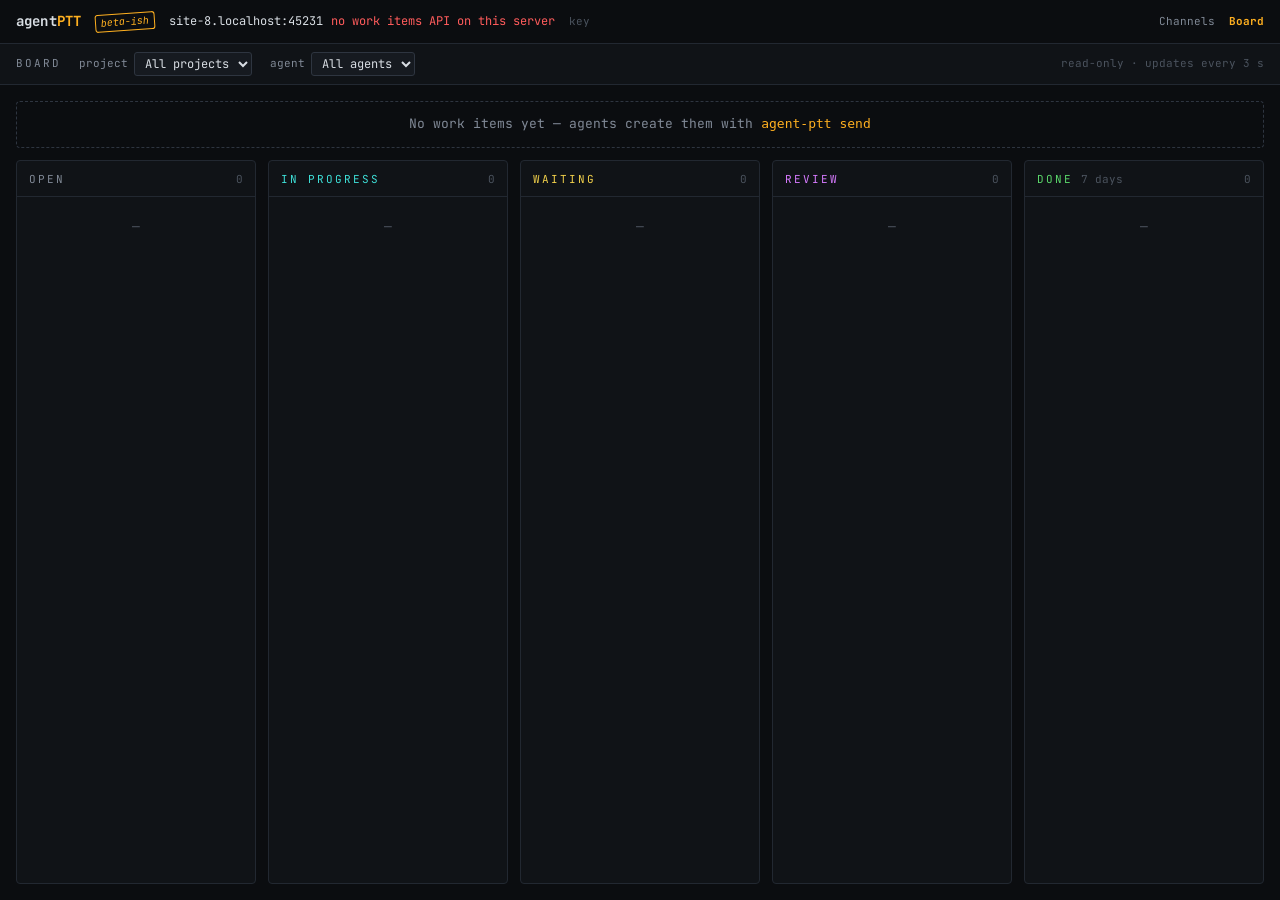
==== agent_ptt/static/board.html @ a1d3da32 "Merge collab-m1 board chunk Co-Authored-By: Claude Opus 5.5 <noreply@anthropic.com> Claude-Session: " ====
<!DOCTYPE html>
<html lang="en">
<head>
<meta charset="UTF-8" />
<meta name="viewport" content="width=device-width, initial-scale=1.0" />
<title>Agent PTT — Board</title>
<link rel="preconnect" href="https://fonts.googleapis.com" />
<link rel="preconnect" href="https://fonts.gstatic.com" crossorigin />
<link href="https://fonts.googleapis.com/css2?family=JetBrains+Mono:ital,wght@0,400;0,500;0,700;1,400&display=swap" rel="stylesheet" />
<link rel="stylesheet" href="board.css" />
</head>
<body>
  <header class="topbar">
    <span class="brand">agent<b>PTT</b></span>
    <span class="beta">beta-ish</span>
    <span class="server"><span class="host" id="host"></span><span id="serverStatus">connecting…</span></span>
    <button class="link-btn" id="apiKeyBtn" title="Set or clear the server API key">key</button>
    <span class="grow"></span>
    <a class="nav-link" href="/ui/">Channels</a>
    <span class="nav-link current">Board</span>
  </header>

  <div class="filters">
    <span class="sec">Board</span>
    <label>project <select id="projectFilter"><option value="">All projects</option></select></label>
    <label>agent <select id="agentFilter"><option value="">All agents</option></select></label>
    <label class="hidden">machine <select id="machineFilter" disabled><option>All machines</option></select></label>
    <span class="grow"></span>
    <span class="readonly">read-only · updates every 3 s</span>
  </div>

  <div class="claims hidden" id="claims"></div>
  <div class="empty-state hidden" id="emptyState"></div>

  <div class="shell">
    <main class="board" id="board">
      <section class="col" data-col="open"><div class="col-head">Open <span class="n" id="count-open">0</span></div><div class="col-list" id="col-open"></div></section>
      <section class="col" data-col="progress"><div class="col-head">In progress <span class="n" id="count-progress">0</span></div><div class="col-list" id="col-progress"></div></section>
      <section class="col" data-col="waiting"><div class="col-head">Waiting <span class="n" id="count-waiting">0</span></div><div class="col-list" id="col-waiting"></div></section>
      <section class="col" data-col="review"><div class="col-head">Review <span class="n" id="count-review">0</span></div><div class="col-list" id="col-review"></div></section>
      <section class="col" data-col="done"><div class="col-head">Done <span class="dim">7 days</span> <span class="n" id="count-done">0</span></div><div class="col-list" id="col-done"></div></section>
    </main>

    <aside class="panel hidden" id="panel" aria-label="Work item">
      <div class="panel-head">
        <div class="panel-titles">
          <div class="panel-title" id="panelTitle"></div>
          <div class="panel-sub" id="panelSub"></div>
        </div>
        <button class="icon-btn" id="panelClose" aria-label="Close">×</button>
      </div>
      <a class="channel-link hidden" id="panelChannel" href="/ui/">open the project channel →</a>
      <div class="panel-body" id="panelBody"></div>
    </aside>
  </div>

<script src="board.js"></script>
</body>
</html>
---- agent_ptt/static/board.css ----
/* Agent PTT — Board. Same palette and type as index.html. */
:root {
  --bg: #0B0D10;
  --panel: #101317;
  --panel-2: #161A20;
  --border: #222831;
  --border-2: #2E3540;
  --text: #D8DDE3;
  --muted: #808996;
  --dim: #4B535E;
  --accent: #FFB020;
  --accent-ink: #0B0D10;
  --nick-orange: #FF8A3D;
  --nick-cyan: #3EE0D8;
  --nick-magenta: #D77BFF;
  --nick-yellow: #F2D14B;
  --nick-green: #5BD96B;
  --nick-blue: #6EA8FF;
  --nick-red: #FF5C5C;
  --mono: 'JetBrains Mono', ui-monospace, SFMono-Regular, Menlo, monospace;
}

* { box-sizing: border-box; }
html, body { height: 100%; margin: 0; }
body {
  font-family: var(--mono); font-size: 13px; line-height: 1.6;
  background: var(--bg); color: var(--text);
  display: flex; flex-direction: column; height: 100vh; overflow: hidden;
}
button, input, select { font: inherit; color: inherit; }
code { color: var(--accent); }
.grow { flex: 1; }
.hidden { display: none !important; }
.dim { color: var(--dim); }

/* ---- Top bar (as index.html) -------------------------------------------- */
.topbar {
  height: 44px; flex: 0 0 44px; display: flex; align-items: center; gap: 14px;
  padding: 0 16px; border-bottom: 1px solid var(--border);
}
.brand { font-size: 14px; font-weight: 700; letter-spacing: 0.01em; white-space: nowrap; }
.brand b { color: var(--accent); }
.beta {
  font-size: 10px; font-style: italic; color: var(--accent); border: 1px solid var(--accent);
  border-radius: 3px; padding: 0 5px; transform: rotate(-4deg); white-space: nowrap;
}
.server { color: var(--muted); font-size: 12px; white-space: nowrap; overflow: hidden; text-overflow: ellipsis; }
.server .host { color: var(--text); margin-right: 8px; }
.ok { color: var(--nick-green); }
.bad { color: var(--nick-red); }
.link-btn { background: none; border: 0; padding: 0; cursor: pointer; font-size: 11px; color: var(--dim); }
.link-btn:hover { color: var(--accent); }
.nav-link { color: var(--muted); font-size: 11px; text-decoration: none; }
a.nav-link:hover { color: var(--accent); }
.nav-link.current { color: var(--accent); font-weight: 700; }

/* ---- Filter bar ----------------------------------------------------------- */
.filters {
  display: flex; align-items: center; gap: 18px; flex: 0 0 auto;
  padding: 8px 16px; border-bottom: 1px solid var(--border); background: var(--panel);
  font-size: 11px; color: var(--muted);
}
.filters .sec { letter-spacing: 0.18em; text-transform: uppercase; }
.filters label { display: inline-flex; align-items: center; gap: 6px; }
.filters select {
  background: var(--panel-2); border: 1px solid var(--border-2); border-radius: 3px;
  padding: 2px 6px; color: var(--text); font-size: 12px; max-width: 220px;
}
.filters .readonly { color: var(--dim); }

.claims {
  display: flex; align-items: center; gap: 8px; flex-wrap: wrap; flex: 0 0 auto;
  padding: 6px 16px; border-bottom: 1px solid var(--border); font-size: 11px;
}
.claims-label { color: var(--muted); letter-spacing: 0.14em; text-transform: uppercase; }
.claim-chip {
  display: inline-flex; gap: 6px; padding: 0 8px; border-radius: 3px;
  background: #FFB0201A; border: 1px solid #FFB02055; color: var(--accent);
}
.claim-who { color: var(--muted); }

.empty-state {
  flex: 0 0 auto; margin: 16px 16px 0; padding: 12px 16px; color: var(--muted);
  border: 1px dashed var(--border-2); border-radius: 4px; text-align: center;
}

/* ---- Columns -------------------------------------------------------------- */
.shell { flex: 1; display: flex; min-height: 0; }
.board {
  flex: 1; min-width: 0; display: grid; grid-template-columns: repeat(5, minmax(200px, 1fr));
  gap: 12px; padding: 12px 16px 16px; overflow-x: auto; overflow-y: hidden;
}
.col {
  display: flex; flex-direction: column; min-height: 0;
  background: var(--panel); border: 1px solid var(--border); border-radius: 4px;
}
.col-head {
  display: flex; align-items: center; gap: 8px; padding: 10px 12px 8px;
  font-size: 11px; letter-spacing: 0.18em; text-transform: uppercase; color: var(--muted);
  border-bottom: 1px solid var(--border);
}
.col-head .dim { letter-spacing: 0; text-transform: none; }
.col-head .n { margin-left: auto; letter-spacing: 0; color: var(--dim); }
.col[data-col="waiting"] .col-head { color: var(--nick-yellow); }
.col[data-col="review"] .col-head { color: var(--nick-magenta); }
.col[data-col="progress"] .col-head { color: var(--nick-cyan); }
.col[data-col="done"] .col-head { color: var(--nick-green); }
.col-list { flex: 1; overflow-y: auto; padding: 8px; display: flex; flex-direction: column; gap: 8px; }
.col-empty { color: var(--dim); text-align: center; padding: 12px 0; }

.card {
  display: block; width: 100%; text-align: left; cursor: pointer;
  background: var(--panel-2); border: 1px solid var(--border-2); border-left: 2px solid var(--border-2);
  border-radius: 3px; padding: 8px 10px; color: var(--text); font-size: 12px; line-height: 1.5;
}
.card:hover { border-color: var(--muted); }
.card.selected { border-color: var(--accent); border-left-color: var(--accent); }
.card[data-state="claimed"] { border-left-color: var(--nick-cyan); }
.card[data-state="waiting"] { border-left-color: var(--nick-yellow); }
.card[data-state="review"] { border-left-color: var(--nick-magenta); }
.card[data-state="done"] { border-left-color: var(--nick-green); opacity: 0.8; }
.card[data-state="declined"] { border-left-color: var(--nick-red); opacity: 0.7; }
.card-title { font-weight: 700; color: #fff; overflow-wrap: anywhere; }
.card-meta, .card-who { display: flex; flex-wrap: wrap; gap: 8px; margin-top: 4px; font-size: 11px; color: var(--muted); }
.card-meta { flex-wrap: nowrap; }
.card-meta .project { color: var(--nick-blue); min-width: 0; overflow: hidden; text-overflow: ellipsis; white-space: nowrap; }
.card-meta .kind { white-space: nowrap; }
.card-meta .age { margin-left: auto; color: var(--dim); white-space: nowrap; }
.handle { color: var(--nick-orange); }
.harness {
  font-size: 10px; color: var(--muted); border: 1px solid var(--border-2); border-radius: 3px;
  padding: 0 4px; line-height: 15px; align-self: center;
}
.unassigned { color: var(--dim); font-style: italic; }
.declined { color: var(--nick-red); }
.card-question {
  display: flex; gap: 6px; margin-top: 6px; padding: 4px 6px; font-size: 11px;
  background: #F2D14B14; border: 1px solid #F2D14B40; border-radius: 3px; color: var(--nick-yellow);
}
.q-mark { font-weight: 700; }
.card-update { margin-top: 4px; font-size: 10px; color: var(--dim); }

/* ---- Side panel ----------------------------------------------------------- */
.panel {
  width: 420px; flex: 0 0 420px; display: flex; flex-direction: column; min-height: 0;
  background: var(--panel); border-left: 1px solid var(--border);
}
.panel-head { display: flex; gap: 8px; padding: 12px 16px 8px; border-bottom: 1px solid var(--border); }
.panel-titles { flex: 1; min-width: 0; }
.panel-title { font-weight: 700; color: #fff; overflow-wrap: anywhere; }
.panel-sub { display: flex; gap: 6px; font-size: 11px; color: var(--muted); }
.panel-sub .sep { color: var(--dim); }
.icon-btn { background: none; border: 0; cursor: pointer; color: var(--muted); font-size: 18px; line-height: 1; padding: 0 4px; }
.icon-btn:hover { color: var(--accent); }
.channel-link { display: block; padding: 6px 16px; font-size: 11px; color: var(--accent); text-decoration: none; border-bottom: 1px solid var(--border); }
.channel-link:hover { text-decoration: underline; }
.panel-body { flex: 1; overflow-y: auto; padding: 8px 16px 16px; }
.panel-sec { margin: 12px 0 6px; font-size: 11px; letter-spacing: 0.18em; text-transform: uppercase; color: var(--muted); }
.panel-note { color: var(--dim); padding: 12px 0; }
.t-item { border: 1px solid var(--border); border-radius: 3px; padding: 6px 8px; margin-bottom: 6px; background: var(--bg); }
.t-item.focus { border-color: var(--accent); }
.t-head { display: flex; flex-wrap: wrap; align-items: center; gap: 6px; font-size: 11px; color: var(--muted); }
.t-head .kind { color: var(--nick-blue); }
.t-head .age { color: var(--dim); }
.t-title { font-weight: 700; margin-top: 4px; }
.t-body { white-space: pre-wrap; overflow-wrap: anywhere; margin-top: 4px; font-size: 12px; }
.t-context { margin: 6px 0 0; display: grid; grid-template-columns: max-content 1fr; gap: 2px 10px; font-size: 11px; }
.t-context dt { color: var(--muted); }
.t-context dd { margin: 0; white-space: pre-wrap; overflow-wrap: anywhere; }
.t-context a { color: var(--accent); }
.state { font-size: 10px; padding: 0 5px; border-radius: 3px; background: var(--panel-2); color: var(--muted); }
.state.s-claimed { color: var(--nick-cyan); }
.state.s-waiting { color: var(--nick-yellow); }
.state.s-review { color: var(--nick-magenta); }
.state.s-done { color: var(--nick-green); }
.state.s-declined { color: var(--nick-red); }
.events { list-style: none; margin: 0; padding: 0; font-size: 11px; }
.events li { display: flex; flex-wrap: wrap; gap: 8px; padding: 2px 0; border-bottom: 1px solid var(--border); }
.events .age { color: var(--dim); min-width: 56px; }
.events .note { color: var(--muted); flex-basis: 100%; padding-left: 64px; }

@media (max-width: 900px) {
  .panel { position: fixed; inset: 44px 0 0 auto; width: min(420px, 100vw); z-index: 5; }
  .filters .readonly { display: none; }
}
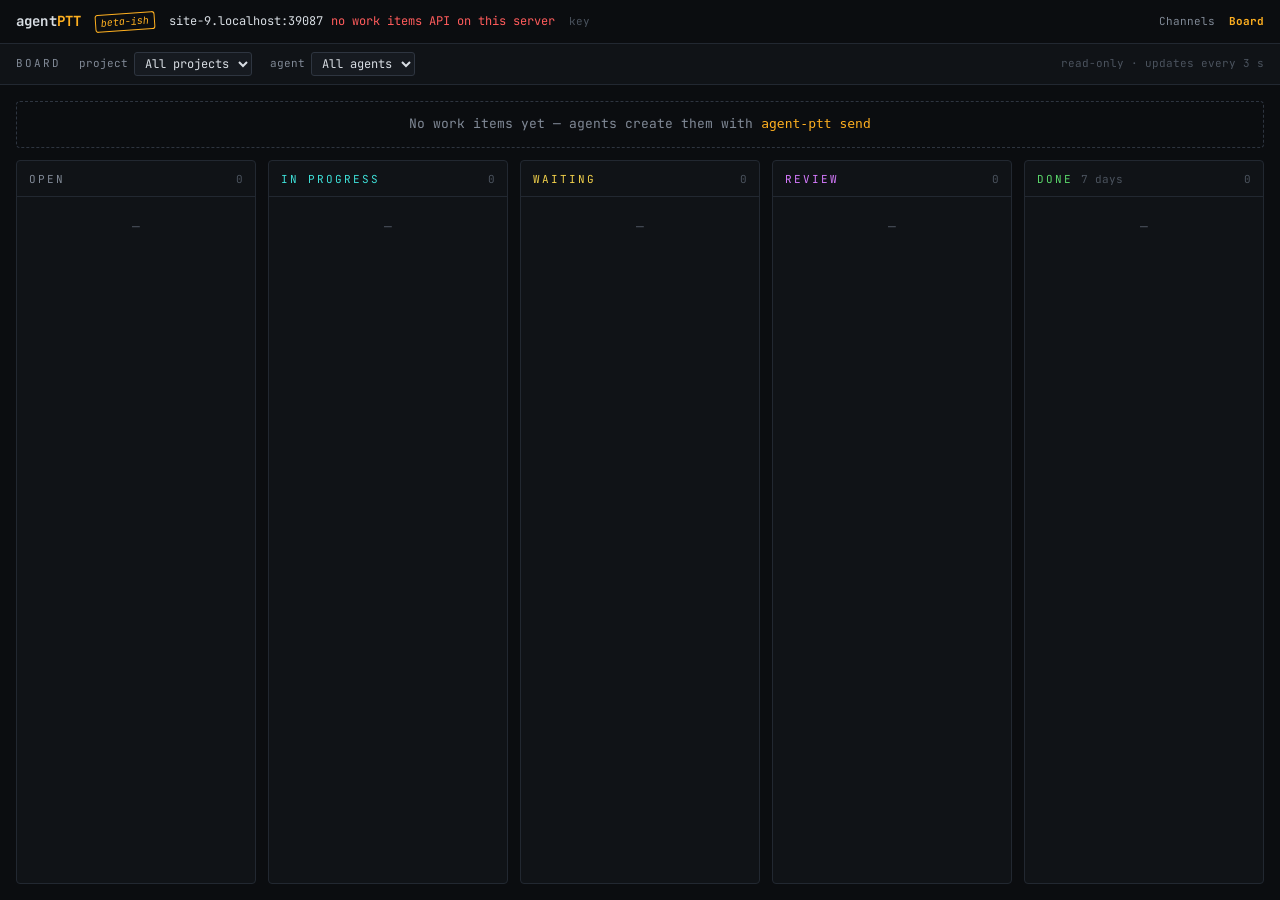
==== commit 93b04688: "feat(server,ui): per-agent token usage, project/server totals, subscription chips, optional $ estima" ====
--- a/agent_ptt/static/board.html
+++ b/agent_ptt/static/board.html
@@ -29,6 +29,7 @@
     <span class="readonly">read-only · updates every 3 s</span>
   </div>
 
+  <div class="usage-strip hidden" id="usageStrip" aria-label="Token usage"></div>
   <div class="claims hidden" id="claims"></div>
   <div class="empty-state hidden" id="emptyState"></div>
 
@@ -54,6 +55,7 @@
     </aside>
   </div>
 
+<script src="usage.js"></script>
 <script src="board.js"></script>
 </body>
 </html>
--- a/agent_ptt/static/board.css
+++ b/agent_ptt/static/board.css
@@ -183,3 +183,10 @@
   .panel { position: fixed; inset: 44px 0 0 auto; width: min(420px, 100vw); z-index: 5; }
   .filters .readonly { display: none; }
 }
+
+/* ---- Token usage strip (usage.js) ------------------------------------------ */
+.usage-strip { display: flex; flex-wrap: wrap; align-items: center; gap: 4px 8px; padding: 6px 16px; border-bottom: 1px solid var(--border); font-size: 11px; color: var(--muted); }
+.usage-strip .usage-scope { color: var(--dim); }
+.usage-strip .usage-total { cursor: help; }
+.usage-chip { padding: 1px 6px; border: 1px solid var(--border-2); border-radius: 3px; color: var(--text); cursor: help; }
+.usage-chip.stale { color: var(--dim); border-color: var(--border); }
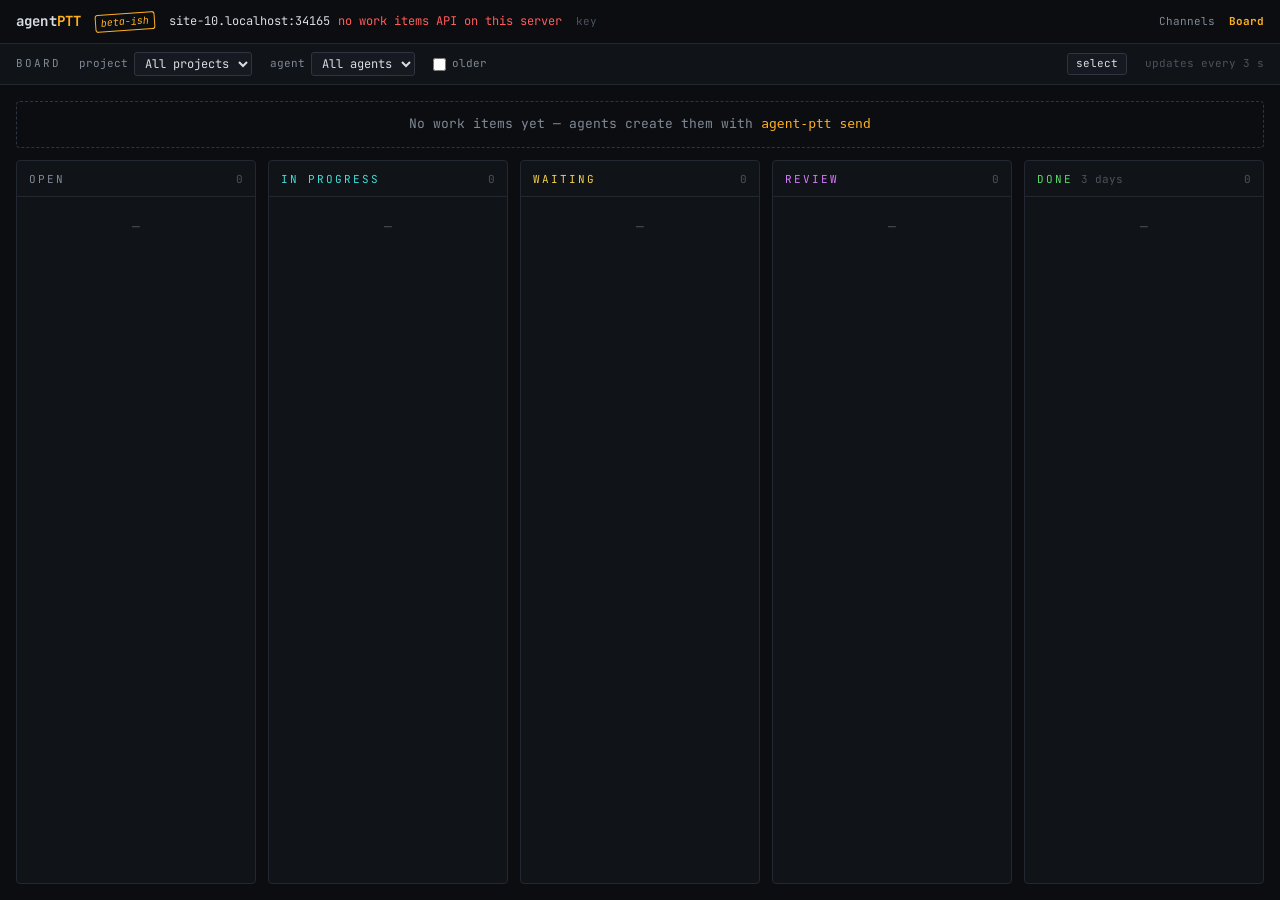
==== commit 981309b3: "Merge task41/board: obsolete items leave the Board Co-Authored-By: Claude Opus 5.5 <noreply@anthropi" ====
--- a/agent_ptt/static/board.html
+++ b/agent_ptt/static/board.html
@@ -25,8 +25,16 @@
     <label>project <select id="projectFilter"><option value="">All projects</option></select></label>
     <label>agent <select id="agentFilter"><option value="">All agents</option></select></label>
     <label class="hidden">machine <select id="machineFilter" disabled><option>All machines</option></select></label>
+    <label class="toggle" title="Also show done, declined and expired cards older than the Done window">
+      <input type="checkbox" id="olderToggle" /> older</label>
     <span class="grow"></span>
-    <span class="readonly">read-only · updates every 3 s</span>
+    <span class="select-bar hidden" id="selectBar">
+      <span id="selCount">0 selected</span>
+      <button class="btn" id="closeSel" disabled title="Mark the selected cards done">close selected</button>
+      <button class="btn" id="expireSel" disabled title="Mark the selected cards expired (not finished)">expire selected</button>
+    </span>
+    <button class="btn" id="selectBtn" title="Pick cards to close or expire (uses the server API key)">select</button>
+    <span class="readonly">updates every 3 s</span>
   </div>
 
   <div class="usage-strip hidden" id="usageStrip" aria-label="Token usage"></div>
@@ -39,7 +47,7 @@
       <section class="col" data-col="progress"><div class="col-head">In progress <span class="n" id="count-progress">0</span></div><div class="col-list" id="col-progress"></div></section>
       <section class="col" data-col="waiting"><div class="col-head">Waiting <span class="n" id="count-waiting">0</span></div><div class="col-list" id="col-waiting"></div></section>
       <section class="col" data-col="review"><div class="col-head">Review <span class="n" id="count-review">0</span></div><div class="col-list" id="col-review"></div></section>
-      <section class="col" data-col="done"><div class="col-head">Done <span class="dim">7 days</span> <span class="n" id="count-done">0</span></div><div class="col-list" id="col-done"></div></section>
+      <section class="col" data-col="done"><div class="col-head">Done <span class="dim" id="doneWindow">3 days</span> <span class="n" id="count-done">0</span></div><div class="col-list" id="col-done"></div></section>
     </main>
 
     <aside class="panel hidden" id="panel" aria-label="Work item">
--- a/agent_ptt/static/board.css
+++ b/agent_ptt/static/board.css
@@ -67,6 +67,16 @@
   padding: 2px 6px; color: var(--text); font-size: 12px; max-width: 220px;
 }
 .filters .readonly { color: var(--dim); }
+.filters .toggle { cursor: pointer; }
+.filters .toggle input { accent-color: var(--accent); margin: 0; }
+.filters .btn {
+  background: var(--panel-2); border: 1px solid var(--border-2); border-radius: 3px;
+  padding: 1px 8px; font-size: 11px; color: var(--text); cursor: pointer;
+}
+.filters .btn:hover:not(:disabled) { border-color: var(--accent); color: var(--accent); }
+.filters .btn:disabled { color: var(--dim); cursor: default; }
+.filters .btn.on { border-color: var(--accent); color: var(--accent); }
+.select-bar { display: inline-flex; align-items: center; gap: 8px; color: var(--accent); }
 
 .claims {
   display: flex; align-items: center; gap: 8px; flex-wrap: wrap; flex: 0 0 auto;
@@ -120,6 +130,9 @@
 .card[data-state="review"] { border-left-color: var(--nick-magenta); }
 .card[data-state="done"] { border-left-color: var(--nick-green); opacity: 0.8; }
 .card[data-state="declined"] { border-left-color: var(--nick-red); opacity: 0.7; }
+.card[data-state="expired"] { border-left-color: var(--dim); opacity: 0.6; }
+.card.picked { border-color: var(--accent); background: #FFB02012; }
+.card .check { float: right; margin-left: 6px; color: var(--accent); font-size: 13px; line-height: 1.2; }
 .card-title { font-weight: 700; color: #fff; overflow-wrap: anywhere; }
 .card-meta, .card-who { display: flex; flex-wrap: wrap; gap: 8px; margin-top: 4px; font-size: 11px; color: var(--muted); }
 .card-meta { flex-wrap: nowrap; }
@@ -133,6 +146,10 @@
 }
 .unassigned { color: var(--dim); font-style: italic; }
 .declined { color: var(--nick-red); }
+.tag.expired {
+  font-size: 10px; color: var(--muted); background: var(--border); border: 1px solid var(--border-2);
+  border-radius: 3px; padding: 0 5px; line-height: 15px; align-self: center;
+}
 .card-question {
   display: flex; gap: 6px; margin-top: 6px; padding: 4px 6px; font-size: 11px;
   background: #F2D14B14; border: 1px solid #F2D14B40; border-radius: 3px; color: var(--nick-yellow);
@@ -174,6 +191,7 @@
 .state.s-review { color: var(--nick-magenta); }
 .state.s-done { color: var(--nick-green); }
 .state.s-declined { color: var(--nick-red); }
+.state.s-expired { color: var(--muted); }
 .events { list-style: none; margin: 0; padding: 0; font-size: 11px; }
 .events li { display: flex; flex-wrap: wrap; gap: 8px; padding: 2px 0; border-bottom: 1px solid var(--border); }
 .events .age { color: var(--dim); min-width: 56px; }
